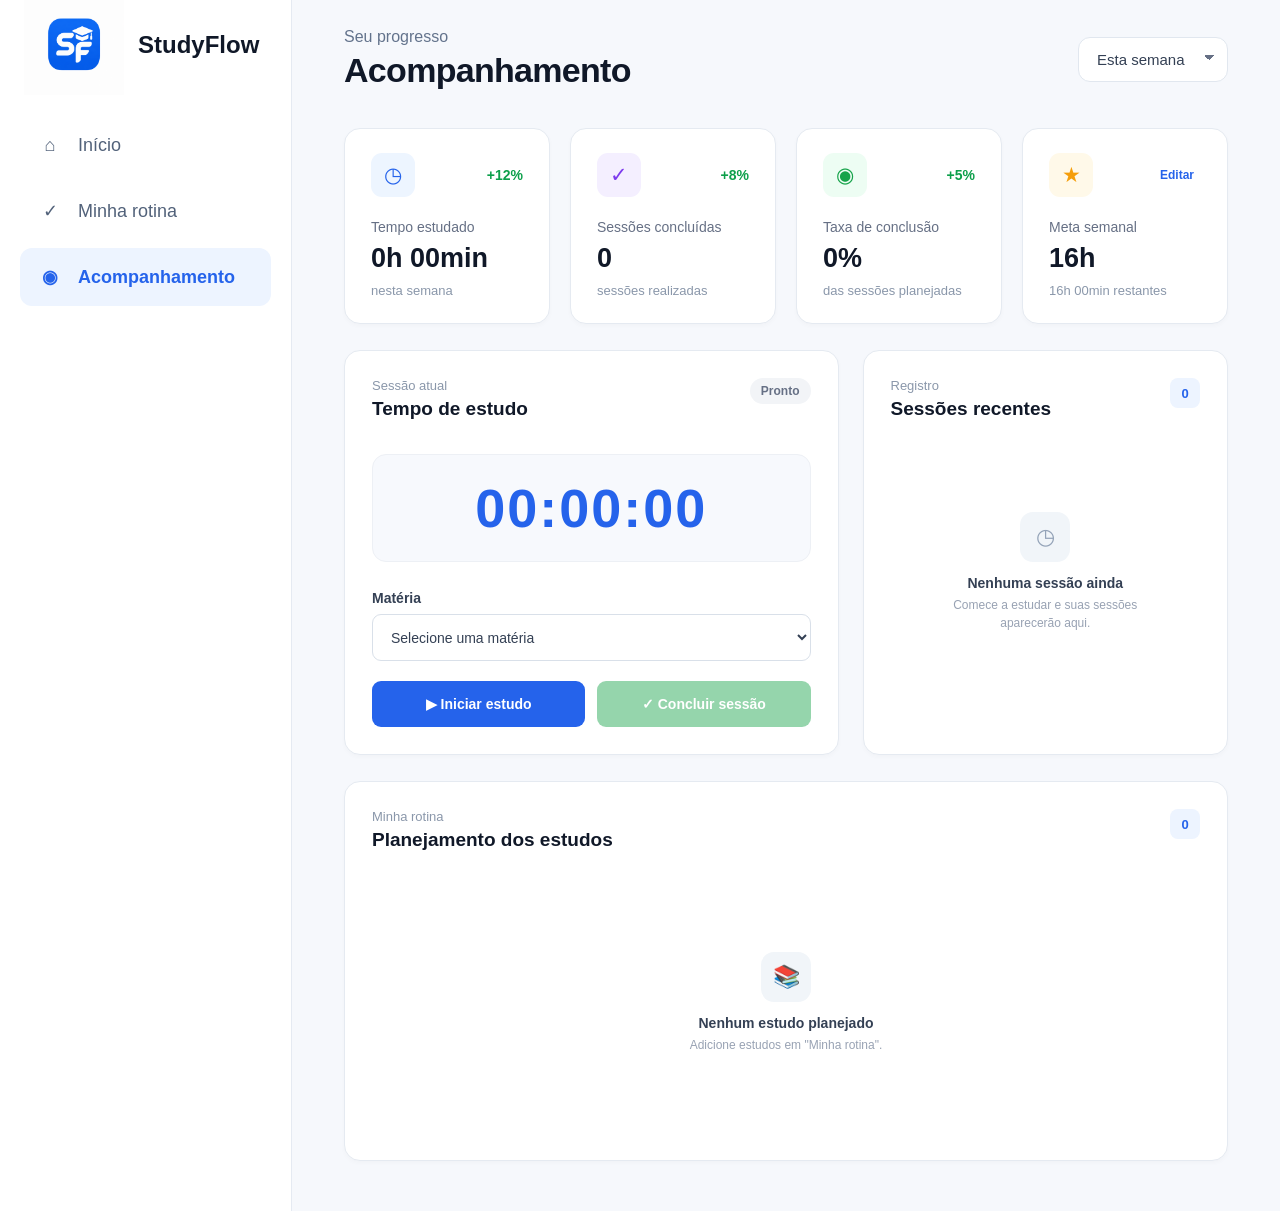
==== index.html @ fffe4b12 "Add files via upload" ====
<!DOCTYPE html>
<html lang="pt-BR">
<head>
    <meta charset="UTF-8">
    <meta name="viewport" content="width=device-width, initial-scale=1.0">

    <title>StudyFlow</title>

    <link rel="stylesheet" href="style.css">

</head>

    <body>

    <div class="app">

        <!-- =========================
             MENU LATERAL
        ========================== -->
        <aside class="sidebar">

            <div class="logo">
               <img src="logo.png" class="logo-image" alt="StudyFlow">
               <span>StudyFlow</span>
            </div>

            <nav class="menu">

                <a href="#" class="menu-item">
                    <span class="menu-icon">⌂</span>
                    <span>Início</span>
                </a>

                <a href="rotina.html" class="menu-item">
                    <span class="menu-icon">✓</span>
                    <span>Minha rotina</span>
                </a>

                <a href="#" class="menu-item active">
                    <span class="menu-icon">◉</span>
                    <span>Acompanhamento</span>
                </a>

            </nav>

        </aside>


        <!-- =========================
             CONTEÚDO PRINCIPAL
        ========================== -->

        <main class="main">

            <header class="header">

                <div>
                    <p class="eyebrow">Seu progresso</p>
                    <h1>Acompanhamento</h1>
                </div>

                <select class="period-select">
                    <option>Esta semana</option>
                    <option>Este mês</option>
                    <option>Hoje</option>
                </select>

            </header>


            <!-- =========================
                 CARDS DE RESUMO
            ========================== -->

            <section class="stats">

                <div class="stat-card">

                    <div class="stat-top">
                        <div class="stat-icon blue">◷</div>
                        <span class="positive">+12%</span>
                    </div>

                    <span class="stat-label">Tempo estudado</span>

                    <strong id="totalTime">0h 00min</strong>

                    <small>nesta semana</small>

                </div>


                <div class="stat-card">

                    <div class="stat-top">
                        <div class="stat-icon purple">✓</div>
                        <span class="positive">+8%</span>
                    </div>

                    <span class="stat-label">Sessões concluídas</span>

                    <strong id="totalSessions">0</strong>

                    <small>sessões realizadas</small>

                </div>


                <div class="stat-card">

                    <div class="stat-top">
                        <div class="stat-icon green">◉</div>
                        <span class="positive">+5%</span>
                    </div>

                    <span class="stat-label">Taxa de conclusão</span>

                    <strong id="completionRate">0%</strong>

                    <small>das sessões planejadas</small>

                </div>


                <div class="stat-card goal-card">

    <div class="stat-top">

        <div class="stat-icon yellow">
            ★
        </div>

        <button
           class="goal-edit"
           onclick="openGoalModal()">
           Editar
</button>

    </div>

    <span class="stat-label">
        Meta semanal
    </span>

    <strong id="weeklyGoal">
        16h
    </strong>

    <small id="remainingGoal">
        16h restantes
    </small>

</div>


            </section>


            <!-- =========================
                 ÁREA DE ESTUDO
            ========================== -->

            <section class="study-layout">


                <!-- TIMER -->

                <div class="study-card timer-card">

                    <div class="card-heading">

                        <div>
                            <span class="card-kicker">Sessão atual</span>
                            <h2>Tempo de estudo</h2>
                        </div>

                        <span class="live-indicator" id="statusIndicator">
                            Pronto
                        </span>

                    </div>


                    <div class="timer">

                        <span id="timerDisplay">00:00:00</span>

                    </div>


                    <div class="subject-area">

                        <label for="subject">
                            Matéria
                        </label>

                        <select id="subject" class="subject-select">

                            <option value="">
                                Selecione uma matéria
                            </option>

                            <option value="Matemática">
                                Matemática
                            </option>

                            <option value="Português">
                                Português
                            </option>

                            <option value="Física">
                                Física
                            </option>

                            <option value="História">
                                História
                            </option>

                            <option value="Química">
                                Química
                            </option>

                            <option value="Programação">
                                Programação
                            </option>

                        </select>

                    </div>


                    <div class="timer-actions">

                        <button
                            class="btn btn-primary"
                            id="startButton"
                            onclick="toggleTimer()">

                            ▶ Iniciar estudo

                        </button>

                        <button
                            class="btn btn-success"
                            id="finishButton"
                            onclick="finishSession()"
                            disabled>

                            ✓ Concluir sessão

                        </button>

                    </div>

                </div>


                <!-- SESSÕES -->

                <div class="study-card sessions-card">

                    <div class="card-heading">

                        <div>
                            <span class="card-kicker">
                                Registro
                            </span>

                            <h2>Sessões recentes</h2>
                        </div>

                        <span class="session-count" id="sessionCount">
                            0
                        </span>

                    </div>


                    <div
                        class="sessions-list"
                        id="sessionsList">

                        <div class="empty-state">

                            <div class="empty-icon">
                                ◷
                            </div>

                            <strong>
                                Nenhuma sessão ainda
                            </strong>

                            <p>
                                Comece a estudar e suas sessões
                                aparecerão aqui.
                            </p>

                        </div>

                    </div>

                </div>

            </section>

                       
            <!-- =========================PLANEJAMENTO DA ROTINA ========================== -->

            <section class="subjects-card" style="margin-top: 24px;">

                <div class="card-heading">

                    <div>

                        <span class="card-kicker">
                            Minha rotina
                        </span>

                        <h2>
                            Planejamento dos estudos
                        </h2>

                    </div>

                    <span
                        class="session-count"
                        id="plannedCount">
                        0
                    </span>

                </div>


                <div
                    class="sessions-list"
                    id="planningList">

                    <div class="empty-state">

                        <div class="empty-icon">
                            📚
                        </div>

                        <strong>
                            Nenhum estudo planejado
                        </strong>

                        <p>
                            Adicione estudos em
                            "Minha rotina".
                        </p>

                    </div>

                </div>

            </section>

        </main>

    </div>
    <script src="acompanhamento.js"></script>
    <div class="goal-modal" id="goalModal">

    <div class="goal-modal-content">

        <button
            class="goal-modal-close"
            onclick="closeGoalModal()">
            ×
        </button>

        <h3>Definir meta semanal</h3>

        <p>
            Quantas horas você quer estudar por semana?
        </p>

        <input
            type="number"
            id="goalInput"
            min="1"
            step="0.5"
            placeholder="Ex: 16">

        <div class="goal-modal-actions">

            <button
                class="goal-cancel"
                onclick="closeGoalModal()">
                Cancelar
            </button>

            <button
                class="goal-save"
                onclick="saveGoal()">
                Salvar meta
            </button>

        </div>

    </div>

</div>
</body>
</html>
---- style.css ----
/* ========================================
   RESET
======================================== */

* {
    margin: 0;
    padding: 0;
    box-sizing: border-box;
}


body {
    font-family:
        Inter,
        -apple-system,
        BlinkMacSystemFont,
        "Segoe UI",
        sans-serif;

    background: #f6f8fc;

    color: #111827;

    min-height: 100vh;
}


/* ========================================
   APP
======================================== */

.app {
    display: flex;

    min-height: 100vh;
}


/* ========================================
   SIDEBAR
======================================== */

.sidebar {
    width: 292px;

    background: #ffffff;

    border-right: 1px solid #e5eaf2;

    padding: 14px 20px;

    flex-shrink: 0;
}


/* LOGO */

.logo {
    display: flex;

    align-items: center;

    gap: 14px;

    padding: 0 4px;

    height: 62px;

    font-size: 24px;

    font-weight: 700;

    color: #101828;
}


.logo-icon {
    width: 44px;

    height: 44px;

    display: flex;

    align-items: center;

    justify-content: center;

    border-radius: 12px;

    background:
        linear-gradient(
            135deg,
            #3b82f6,
            #5b8df8
        );

    color: white;

    font-size: 25px;

    font-weight: 700;

    box-shadow:
        0 5px 12px rgba(37, 99, 235, .18);
}


/* MENU */

.menu {
    margin-top: 40px;

    display: flex;

    flex-direction: column;

    gap: 8px;
}


.menu-item {
    display: flex;

    align-items: center;

    gap: 18px;

    height: 58px;

    padding: 0 20px;

    border-radius: 12px;

    text-decoration: none;

    color: #52627a;

    font-size: 18px;

    transition: .2s ease;
}


.menu-item:hover {
    background: #f4f7fb;

    color: #2563eb;
}


.menu-item.active {
    color: #2563eb;

    background: #edf4ff;

    font-weight: 600;
}


.menu-icon {
    width: 20px;

    text-align: center;

    font-size: 18px;
}


/* ========================================
   MAIN
======================================== */

.main {
    flex: 1;

    padding: 28px 52px 50px;

    max-width: 1500px;

    margin: 0 auto;

    width: 100%;
}


/* ========================================
   HEADER
======================================== */

.header {
    display: flex;

    align-items: center;

    justify-content: space-between;

    margin-bottom: 38px;
}


.eyebrow {
    color: #63738c;

    font-size: 16px;

    margin-bottom: 5px;
}


.header h1 {
    font-size: 34px;

    line-height: 1.15;

    letter-spacing: -.7px;

    color: #101828;
}


.period-select {
    appearance: none;

    background: white;

    border: 1px solid #e1e7ef;

    border-radius: 12px;

    padding: 13px 42px 13px 18px;

    color: #344054;

    font-size: 15px;

    cursor: pointer;

    background-image:
        linear-gradient(
            45deg,
            transparent 50%,
            #667085 50%
        ),
        linear-gradient(
            135deg,
            #667085 50%,
            transparent 50%
        );

    background-position:
        calc(100% - 18px) 17px,
        calc(100% - 13px) 17px;

    background-size:
        5px 5px,
        5px 5px;

    background-repeat: no-repeat;
}


/* ========================================
   STATS
======================================== */

.stats {
    display: grid;

    grid-template-columns:
        repeat(4, 1fr);

    gap: 20px;

    margin-bottom: 26px;
}


.stat-card {
    background: white;

    border: 1px solid #e5eaf1;

    border-radius: 16px;

    padding: 24px 26px;

    min-height: 184px;

    box-shadow:
        0 2px 5px rgba(16, 24, 40, .025);
}


.stat-top {
    display: flex;

    align-items: center;

    justify-content: space-between;

    margin-bottom: 22px;
}


.stat-icon {
    width: 44px;

    height: 44px;

    border-radius: 11px;

    display: flex;

    align-items: center;

    justify-content: center;

    font-size: 21px;
}


.stat-icon.blue {
    background: #edf5ff;

    color: #2563eb;
}


.stat-icon.purple {
    background: #f4efff;

    color: #7c3aed;
}


.stat-icon.green {
    background: #edfdf3;

    color: #16a34a;
}


.stat-icon.yellow {
    background: #fff9e9;

    color: #f59e0b;
}


.positive {
    color: #0c9f4a;

    font-size: 14px;

    font-weight: 600;
}


.goal-text {
    color: #8995a8;

    font-size: 14px;
}


.stat-label {
    display: block;

    color: #667085;

    font-size: 14px;

    margin-bottom: 7px;
}


.stat-card strong {
    display: block;

    color: #101828;

    font-size: 27px;

    line-height: 1.2;

    margin-bottom: 7px;
}


.stat-card small {
    color: #8a97aa;

    font-size: 13px;
}


/* ========================================
   STUDY AREA
======================================== */

.study-layout {
    display: grid;

    grid-template-columns:
        1.15fr .85fr;

    gap: 24px;

    margin-bottom: 26px;
}


.study-card,
.subjects-card {
    background: white;

    border: 1px solid #e5eaf1;

    border-radius: 16px;

    box-shadow:
        0 2px 5px rgba(16, 24, 40, .025);
}


.study-card {
    padding: 27px;
}


.card-heading {
    display: flex;

    align-items: flex-start;

    justify-content: space-between;
}


.card-kicker {
    display: block;

    color: #8a97aa;

    font-size: 13px;

    margin-bottom: 5px;
}


.card-heading h2 {
    font-size: 19px;

    color: #101828;
}


/* ========================================
   TIMER
======================================== */

.timer-card {
    min-height: 400px;
}


.live-indicator {
    background: #f2f4f7;

    color: #667085;

    padding: 6px 11px;

    border-radius: 20px;

    font-size: 12px;

    font-weight: 600;
}


.live-indicator.studying {
    background: #ecfdf3;

    color: #039855;
}


.timer {
    display: flex;

    align-items: center;

    justify-content: center;

    margin: 34px 0 28px;

    padding: 22px;

    background: #f7f9fd;

    border-radius: 14px;

    border: 1px solid #edf0f5;
}


#timerDisplay {
    font-size: 54px;

    font-weight: 700;

    letter-spacing: 2px;

    color: #2563eb;

    font-variant-numeric: tabular-nums;
}


/* ========================================
   SUBJECT
======================================== */

.subject-area {
    margin-bottom: 20px;
}


.subject-area label {
    display: block;

    color: #344054;

    font-size: 14px;

    font-weight: 600;

    margin-bottom: 8px;
}


.subject-select {
    width: 100%;

    height: 47px;

    border: 1px solid #d9e0e9;

    border-radius: 9px;

    padding: 0 14px;

    font-size: 14px;

    color: #344054;

    background: white;

    outline: none;

    transition: .2s;
}


.subject-select:focus {
    border-color: #3b82f6;

    box-shadow:
        0 0 0 3px rgba(59, 130, 246, .1);
}


/* ========================================
   BUTTONS
======================================== */

.timer-actions {
    display: grid;

    grid-template-columns:
        1fr 1fr;

    gap: 12px;
}


.btn {
    height: 46px;

    border: 0;

    border-radius: 9px;

    font-size: 14px;

    font-weight: 600;

    cursor: pointer;

    transition: .2s;
}


.btn:disabled {
    cursor: not-allowed;

    opacity: .45;
}


.btn-primary {
    color: white;

    background: #2563eb;
}


.btn-primary:hover:not(:disabled) {
    background: #1d4ed8;

    transform: translateY(-1px);
}


.btn-success {
    color: white;

    background: #16a34a;
}


.btn-success:hover:not(:disabled) {
    background: #15803d;

    transform: translateY(-1px);
}


/* ========================================
   SESSIONS
======================================== */

.sessions-card {
    min-height: 400px;
}


.session-count {
    display: flex;

    align-items: center;

    justify-content: center;

    min-width: 30px;

    height: 30px;

    border-radius: 8px;

    background: #edf4ff;

    color: #2563eb;

    font-weight: 700;

    font-size: 13px;
}


.sessions-list {
    margin-top: 22px;

    display: flex;

    flex-direction: column;

    gap: 11px;
}


.session-item {
    display: flex;

    align-items: center;

    justify-content: space-between;

    padding: 12px;

    border: 1px solid #edf0f4;

    border-radius: 10px;

    background: #fbfcfe;
}


.session-left {
    display: flex;

    align-items: center;

    gap: 12px;
}


.session-icon {
    width: 34px;

    height: 34px;

    display: flex;

    align-items: center;

    justify-content: center;

    background: #ecfdf3;

    color: #16a34a;

    border-radius: 9px;

    font-size: 15px;
}


.session-left strong {
    display: block;

    font-size: 14px;

    color: #344054;

    margin-bottom: 3px;
}


.session-left small {
    color: #98a2b3;

    font-size: 11px;
}


.session-duration {
    color: #2563eb;

    font-size: 13px;

    font-weight: 700;
}


/* ========================================
   EMPTY STATE
======================================== */

.empty-state {
    min-height: 260px;

    display: flex;

    align-items: center;

    justify-content: center;

    flex-direction: column;

    text-align: center;

    color: #667085;
}


.empty-icon {
    width: 50px;

    height: 50px;

    display: flex;

    align-items: center;

    justify-content: center;

    border-radius: 13px;

    background: #f1f5f9;

    color: #94a3b8;

    font-size: 22px;

    margin-bottom: 13px;
}


.empty-state strong {
    color: #344054;

    font-size: 14px;

    margin-bottom: 5px;
}


.empty-state p {
    max-width: 240px;

    color: #98a2b3;

    font-size: 12px;

    line-height: 1.5;
}


/* ========================================
   SUBJECTS
======================================== */

.subjects-card {
    padding: 27px;
}


.three-dots {
    color: #98a2b3;

    letter-spacing: 3px;
}


.subjects-list {
    margin-top: 25px;

    display: grid;

    grid-template-columns:
        repeat(2, 1fr);

    gap: 22px 45px;
}


.subject-row {
    min-width: 0;
}


.subject-info {
    display: flex;

    align-items: center;

    justify-content: space-between;

    margin-bottom: 9px;
}


.subject-name {
    display: flex;

    align-items: center;

    gap: 10px;

    color: #475467;

    font-size: 14px;
}


.subject-info strong {
    font-size: 13px;

    color: #344054;
}


.dot {
    width: 10px;

    height: 10px;

    border-radius: 50%;
}


.blue-dot {
    background: #2563eb;
}


.purple-dot {
    background: #7c3aed;
}


.green-dot {
    background: #16a34a;
}


.orange-dot {
    background: #f59e0b;
}


.red-dot {
    background: #ef4444;
}


.dark-dot {
    background: #475569;
}


.progress {
    width: 100%;

    height: 6px;

    border-radius: 20px;

    background: #edf0f4;

    overflow: hidden;
}


.progress-bar {
    height: 100%;

    width: 0%;

    border-radius: 20px;

    transition:
        width .5s ease;
}


.blue-bar {
    background: #2563eb;
}


.purple-bar {
    background: #7c3aed;
}


.green-bar {
    background: #16a34a;
}


.orange-bar {
    background: #f59e0b;
}


.red-bar {
    background: #ef4444;
}


.dark-bar {
    background: #475569;
}


/* ========================================
   TABLET
======================================== */

@media (max-width: 1100px) {

    .sidebar {
        width: 230px;
    }


    .main {
        padding-left: 28px;

        padding-right: 28px;
    }


    .stats {
        grid-template-columns:
            repeat(2, 1fr);
    }


    .study-layout {
        grid-template-columns: 1fr;
    }

}


/* ========================================
   CELULAR
======================================== */

@media (max-width: 700px) {

    body {
        background: #f6f8fc;
    }


    .app {
        display: block;

        padding-bottom: 75px;
    }


    /* MENU INFERIOR */

    .sidebar {
        position: fixed;

        z-index: 100;

        bottom: 0;

        left: 0;

        right: 0;

        width: 100%;

        height: 70px;

        padding: 7px 8px;

        background: white;

        border-right: 0;

        border-top: 1px solid #e5eaf2;

        box-shadow:
            0 -5px 20px rgba(15, 23, 42, .05);
    }


    .logo {
        display: none;
    }


    .menu {
        height: 100%;

        margin: 0;

        display: grid;

        grid-template-columns:
            repeat(5, 1fr);

        gap: 2px;
    }


    .menu-item {
        height: 56px;

        padding: 3px;

        border-radius: 10px;

        flex-direction: column;

        justify-content: center;

        gap: 3px;

        font-size: 9px;
    }


    .menu-icon {
        font-size: 17px;

        width: auto;
    }


    /* MAIN */

    .main {
        padding: 22px 16px 25px;

        width: 100%;
    }


    .header {
        margin-bottom: 23px;

        align-items: flex-start;
    }


    .header h1 {
        font-size: 26px;
    }


    .eyebrow {
        font-size: 13px;
    }


    .period-select {
        padding: 10px 28px 10px 11px;

        font-size: 12px;

        max-width: 125px;
    }


    /* STATS */

    .stats {
        grid-template-columns:
            repeat(2, 1fr);

        gap: 10px;

        margin-bottom: 14px;
    }


    .stat-card {
        padding: 15px;

        min-height: 143px;

        border-radius: 13px;
    }


    .stat-top {
        margin-bottom: 14px;
    }


    .stat-icon {
        width: 34px;

        height: 34px;

        border-radius: 9px;

        font-size: 16px;
    }


    .positive,
    .goal-text {
        font-size: 10px;
    }


    .stat-label {
        font-size: 11px;

        margin-bottom: 6px;
    }


    .stat-card strong {
        font-size: 20px;
    }


    .stat-card small {
        font-size: 10px;
    }


    /* STUDY */

    .study-layout {
        gap: 14px;

        margin-bottom: 14px;
    }


    .study-card {
        padding: 18px;

        border-radius: 13px;
    }


    .card-heading h2 {
        font-size: 17px;
    }


    .card-kicker {
        font-size: 11px;
    }


    .live-indicator {
        padding: 5px 9px;

        font-size: 10px;
    }


    /* TIMER */

    .timer-card {
        min-height: auto;
    }


    .timer {
        margin: 22px 0 20px;

        padding: 18px 10px;

        border-radius: 12px;
    }


    #timerDisplay {
        font-size: 39px;

        letter-spacing: 1px;
    }


    /* MATÉRIA */

    .subject-area {
        margin-bottom: 15px;
    }


    .subject-area label {
        font-size: 12px;

        margin-bottom: 6px;
    }


    .subject-select {
        height: 43px;

        font-size: 12px;

        border-radius: 8px;
    }


    /* BOTÕES */

    .timer-actions {
        grid-template-columns: 1fr;

        gap: 8px;
    }


    .btn {
        height: 43px;

        font-size: 12px;

        border-radius: 8px;
    }


    /* SESSÕES */

    .sessions-card {
        min-height: 320px;
    }


    .session-count {
        min-width: 27px;

        height: 27px;

        font-size: 11px;

        border-radius: 7px;
    }


    .sessions-list {
        margin-top: 15px;

        gap: 8px;
    }


    .session-item {
        padding: 10px;

        border-radius: 9px;
    }


    .session-left {
        gap: 9px;
    }


    .session-icon {
        width: 30px;

        height: 30px;

        border-radius: 8px;

        font-size: 13px;
    }


    .session-left strong {
        font-size: 12px;
    }


    .session-left small {
        font-size: 10px;
    }


    .session-duration {
        font-size: 11px;
    }


    /* EMPTY STATE */

    .empty-state {
        min-height: 230px;
    }


    .empty-icon {
        width: 45px;

        height: 45px;

        margin-bottom: 10px;

        font-size: 19px;
    }


    .empty-state strong {
        font-size: 12px;
    }


    .empty-state p {
        font-size: 10px;

        max-width: 210px;
    }


    /* MATÉRIAS */

    .subjects-card {
        padding: 18px;

        border-radius: 13px;
    }


    .subjects-list {
        grid-template-columns: 1fr;

        gap: 17px;

        margin-top: 20px;
    }


    .subject-info {
        margin-bottom: 7px;
    }


    .subject-name {
        font-size: 12px;

        gap: 8px;
    }


    .subject-info strong {
        font-size: 11px;
    }


    .dot {
        width: 8px;

        height: 8px;
    }


    .progress {
        height: 5px;
    }


    .three-dots {
        font-size: 12px;
    }

}


/* ========================================
   CELULARES MUITO PEQUENOS
======================================== */

@media (max-width: 400px) {

    .main {
        padding-left: 12px;

        padding-right: 12px;
    }


    .header h1 {
        font-size: 23px;
    }


    .period-select {
        max-width: 110px;

        font-size: 11px;
    }


    .stats {
        gap: 8px;
    }


    .stat-card {
        padding: 12px;

        min-height: 138px;
    }


    .stat-card strong {
        font-size: 18px;
    }


    .stat-label {
        font-size: 10px;
    }


    .stat-card small {
        font-size: 9px;
    }


    #timerDisplay {
        font-size: 32px;
    }


    .study-card,
    .subjects-card {
        padding: 15px;
    }


    .menu-item {
        font-size: 8px;
    }

}


/* ========================================
   ACESSIBILIDADE
======================================== */

button:focus-visible,
select:focus-visible,
a:focus-visible {
    outline: 3px solid rgba(37, 99, 235, .25);

    outline-offset: 2px;
}


/* ========================================
   SCROLLBAR
======================================== */

::-webkit-scrollbar {
    width: 8px;

    height: 8px;
}


::-webkit-scrollbar-track {
    background: #f6f8fc;
}


::-webkit-scrollbar-thumb {
    background: #cbd5e1;

    border-radius: 20px;
}


::-webkit-scrollbar-thumb:hover {
    background: #94a3b8;
}

.goal-edit {
    border: 0;
    background: transparent;

    color: #2563eb;

    font-size: 12px;
    font-weight: 600;

    cursor: pointer;

    padding: 5px 7px;

    border-radius: 6px;

    transition: .2s;
}

.goal-edit:hover {
    background: #edf4ff;
}

.sessions-list {
    width: 100%;
}

.session-item {
    min-height: 58px;
    width: 100%;
}

.session-left {
    min-width: 0;
}

.session-left > div:last-child {
    min-width: 0;
}

.session-left strong,
.session-left small {
    overflow: hidden;
    text-overflow: ellipsis;
    white-space: nowrap;
}

.goal-modal {
    position: fixed;

    inset: 0;

    z-index: 9999;

    display: none;

    align-items: center;

    justify-content: center;

    padding: 20px;

    background: rgba(15, 23, 42, .45);

    backdrop-filter: blur(4px);
}


.goal-modal.show {
    display: flex;
}


.goal-modal-content {
    position: relative;

    width: 100%;

    max-width: 400px;

    background: white;

    border-radius: 16px;

    padding: 28px;

    box-shadow:
        0 20px 60px rgba(15, 23, 42, .2);
}


.goal-modal-content h3 {
    margin-bottom: 8px;

    font-size: 20px;

    color: #101828;
}


.goal-modal-content p {
    margin-bottom: 20px;

    color: #667085;

    font-size: 14px;
}


.goal-modal-content input {
    width: 100%;

    height: 48px;

    border: 1px solid #d9e0e9;

    border-radius: 9px;

    padding: 0 14px;

    font-size: 16px;

    outline: none;
}


.goal-modal-content input:focus {
    border-color: #2563eb;

    box-shadow:
        0 0 0 3px rgba(37, 99, 235, .1);
}


.goal-modal-close {
    position: absolute;

    top: 12px;

    right: 14px;

    border: 0;

    background: transparent;

    color: #98a2b3;

    font-size: 25px;

    cursor: pointer;
}


.goal-modal-actions {
    display: grid;

    grid-template-columns: 1fr 1fr;

    gap: 10px;

    margin-top: 18px;
}


.goal-cancel,
.goal-save {
    height: 43px;

    border: 0;

    border-radius: 8px;

    font-weight: 600;

    cursor: pointer;
}


.goal-cancel {
    background: #f2f4f7;

    color: #475467;
}


.goal-save {
    background: #2563eb;

    color: white;
}

/* ========================================
   MINHA ROTINA
======================================== */

.routine-form {
    margin-top: 28px;
}


.form-group {
    margin-bottom: 20px;
}


.form-group label {
    display: block;

    color: #344054;

    font-size: 14px;

    font-weight: 600;

    margin-bottom: 8px;
}


.routine-input {
    width: 100%;

    height: 47px;

    border: 1px solid #d9e0e9;

    border-radius: 9px;

    padding: 0 14px;

    font-size: 14px;

    color: #344054;

    background: white;

    outline: none;

    transition: .2s;
}


.routine-input:focus {
    border-color: #3b82f6;

    box-shadow:
        0 0 0 3px rgba(59, 130, 246, .1);
}


.form-row {
    display: grid;

    grid-template-columns: 1fr 1fr;

    gap: 14px;
}


.routine-button {
    width: 100%;

    margin-top: 5px;
}


/* ========================================
   ESTUDOS PROGRAMADOS
======================================== */

.scheduled-list {
    margin-top: 25px;

    display: flex;

    flex-direction: column;

    gap: 11px;
}


.scheduled-item {
    min-height: 65px;

    display: flex;

    align-items: center;

    gap: 12px;

    padding: 10px;

    border: 1px solid #edf0f4;

    border-radius: 10px;

    background: #fbfcfe;
}


.scheduled-date {
    width: 42px;

    height: 42px;

    flex-shrink: 0;

    display: flex;

    align-items: center;

    justify-content: center;

    flex-direction: column;

    border-radius: 9px;

    background: #edf4ff;

    color: #2563eb;
}


.scheduled-date strong {
    font-size: 15px;

    line-height: 1;
}


.scheduled-date small {
    font-size: 8px;

    margin-top: 3px;

    font-weight: 700;
}


.scheduled-info {
    flex: 1;

    min-width: 0;
}


.scheduled-info strong {
    display: block;

    color: #344054;

    font-size: 13px;

    margin-bottom: 3px;
}


.scheduled-info small {
    display: block;

    color: #98a2b3;

    font-size: 11px;

    overflow: hidden;

    text-overflow: ellipsis;

    white-space: nowrap;
}


.scheduled-time {
    color: #2563eb;

    font-size: 12px;

    font-weight: 700;
}


/* ========================================
   CALENDÁRIO
======================================== */

.calendar-card {
    margin-bottom: 26px;
}


.week {
    display: grid;

    grid-template-columns:
        repeat(7, 1fr);

    gap: 10px;

    margin-top: 25px;
}


.day {
    min-height: 75px;

    display: flex;

    align-items: center;

    justify-content: center;

    flex-direction: column;

    border: 1px solid #edf0f4;

    border-radius: 10px;

    background: #fbfcfe;

    transition: .2s;
}


.day span {
    color: #98a2b3;

    font-size: 10px;

    margin-bottom: 7px;

    font-weight: 600;
}


.day strong {
    color: #344054;

    font-size: 18px;
}


.day:hover {
    border-color: #cbd8ea;
}


.active-day {
    background: #edf4ff;

    border-color: #bcd3ff;
}


.active-day span,
.active-day strong {
    color: #2563eb;
}


/* ========================================
   RESPONSIVIDADE
======================================== */

@media (max-width: 700px) {

    .routine-form {
        margin-top: 20px;
    }


    .form-row {
        grid-template-columns: 1fr;
        gap: 0;
    }


    .scheduled-list {
        margin-top: 20px;
    }


    .week {
        grid-template-columns:
            repeat(4, 1fr);

        gap: 7px;
    }


    .day {
        min-height: 60px;
    }


    .day strong {
        font-size: 15px;
    }

}

.input-error {
    display: block;

    color: #ef4444;

    font-size: 11px;

    margin-top: 6px;
}

.duration-row {
    display: flex;

    align-items: center;

    gap: 8px;
}


.duration-row .routine-input {
    width: 90px;
}


.duration-label {
    color: #667085;

    font-size: 13px;

    margin-right: 8px;
}   

.logo-image {
    width: 100px;
    height: 100px;
    object-fit: contain;
    display: block;
}
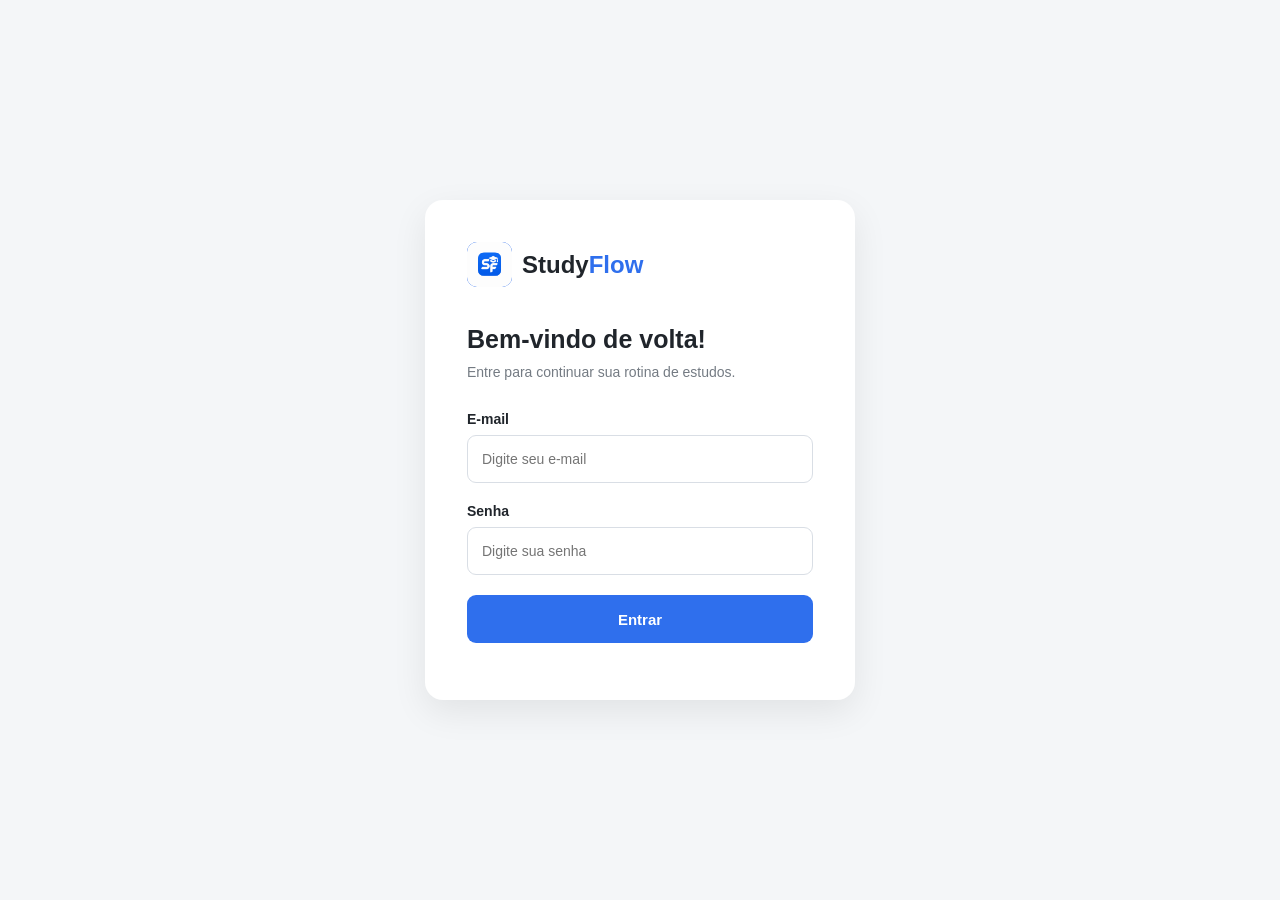
==== commit a2b3d827: "Add files via upload" ====
--- a/index.html
+++ b/index.html
@@ -4,403 +4,73 @@
     <meta charset="UTF-8">
     <meta name="viewport" content="width=device-width, initial-scale=1.0">
 
-    <title>StudyFlow</title>
+    <title>StudyFlow - Login</title>
 
-    <link rel="stylesheet" href="style.css">
-
+    <link rel="stylesheet" href="login.css">
 </head>
 
-    <body>
+<body>
 
-    <div class="app">
+    <main class="login-container">
 
-        <!-- =========================
-             MENU LATERAL
-        ========================== -->
-        <aside class="sidebar">
+        <section class="login-card">
 
             <div class="logo">
-               <img src="logo.png" class="logo-image" alt="StudyFlow">
-               <span>StudyFlow</span>
+                <div class="logo-icon"> 
+                    <img src="logo.png" alt="StudyFlow" class="logo-icon">
+                  </div>
+                
+                <h1>Study<span>Flow</span></h1>
             </div>
 
-            <nav class="menu">
+            <div class="welcome">
+                <h2>Bem-vindo de volta!</h2>
+                <p>Entre para continuar sua rotina de estudos.</p>
+            </div>
 
-                <a href="#" class="menu-item">
-                    <span class="menu-icon">⌂</span>
-                    <span>Início</span>
-                </a>
+            <form id="loginForm">
 
-                <a href="rotina.html" class="menu-item">
-                    <span class="menu-icon">✓</span>
-                    <span>Minha rotina</span>
-                </a>
+                <div class="input-group">
+                    <label for="email">E-mail</label>
+                    <input
+                        type="email"
+                        id="email"
+                        placeholder="Digite seu e-mail"
+                        required
+                    >
+                </div>
 
-                <a href="#" class="menu-item active">
-                    <span class="menu-icon">◉</span>
-                    <span>Acompanhamento</span>
-                </a>
+                <div class="input-group">
+                    <div class="password-label">
+                        <label for="senha">Senha</label>
+                    </div>
 
-            </nav>
+                    <input
+                        type="password"
+                        id="senha"
+                        placeholder="Digite sua senha"
+                        required
+                    >
+                </div>
 
-        </aside>
+                
+
+                <button type="submit" class="login-button">
+                    Entrar
+                </button>
+
+                <p id="mensagem"></p>
+
+            </form>
 
 
-        <!-- =========================
-             CONTEÚDO PRINCIPAL
-        ========================== -->
 
-        <main class="main">
+        </section>
 
-            <header class="header">
+    </main>
 
-                <div>
-                    <p class="eyebrow">Seu progresso</p>
-                    <h1>Acompanhamento</h1>
-                </div>
+    <script src="login.js"></script>
+    
 
-                <select class="period-select">
-                    <option>Esta semana</option>
-                    <option>Este mês</option>
-                    <option>Hoje</option>
-                </select>
-
-            </header>
-
-
-            <!-- =========================
-                 CARDS DE RESUMO
-            ========================== -->
-
-            <section class="stats">
-
-                <div class="stat-card">
-
-                    <div class="stat-top">
-                        <div class="stat-icon blue">◷</div>
-                        <span class="positive">+12%</span>
-                    </div>
-
-                    <span class="stat-label">Tempo estudado</span>
-
-                    <strong id="totalTime">0h 00min</strong>
-
-                    <small>nesta semana</small>
-
-                </div>
-
-
-                <div class="stat-card">
-
-                    <div class="stat-top">
-                        <div class="stat-icon purple">✓</div>
-                        <span class="positive">+8%</span>
-                    </div>
-
-                    <span class="stat-label">Sessões concluídas</span>
-
-                    <strong id="totalSessions">0</strong>
-
-                    <small>sessões realizadas</small>
-
-                </div>
-
-
-                <div class="stat-card">
-
-                    <div class="stat-top">
-                        <div class="stat-icon green">◉</div>
-                        <span class="positive">+5%</span>
-                    </div>
-
-                    <span class="stat-label">Taxa de conclusão</span>
-
-                    <strong id="completionRate">0%</strong>
-
-                    <small>das sessões planejadas</small>
-
-                </div>
-
-
-                <div class="stat-card goal-card">
-
-    <div class="stat-top">
-
-        <div class="stat-icon yellow">
-            ★
-        </div>
-
-        <button
-           class="goal-edit"
-           onclick="openGoalModal()">
-           Editar
-</button>
-
-    </div>
-
-    <span class="stat-label">
-        Meta semanal
-    </span>
-
-    <strong id="weeklyGoal">
-        16h
-    </strong>
-
-    <small id="remainingGoal">
-        16h restantes
-    </small>
-
-</div>
-
-
-            </section>
-
-
-            <!-- =========================
-                 ÁREA DE ESTUDO
-            ========================== -->
-
-            <section class="study-layout">
-
-
-                <!-- TIMER -->
-
-                <div class="study-card timer-card">
-
-                    <div class="card-heading">
-
-                        <div>
-                            <span class="card-kicker">Sessão atual</span>
-                            <h2>Tempo de estudo</h2>
-                        </div>
-
-                        <span class="live-indicator" id="statusIndicator">
-                            Pronto
-                        </span>
-
-                    </div>
-
-
-                    <div class="timer">
-
-                        <span id="timerDisplay">00:00:00</span>
-
-                    </div>
-
-
-                    <div class="subject-area">
-
-                        <label for="subject">
-                            Matéria
-                        </label>
-
-                        <select id="subject" class="subject-select">
-
-                            <option value="">
-                                Selecione uma matéria
-                            </option>
-
-                            <option value="Matemática">
-                                Matemática
-                            </option>
-
-                            <option value="Português">
-                                Português
-                            </option>
-
-                            <option value="Física">
-                                Física
-                            </option>
-
-                            <option value="História">
-                                História
-                            </option>
-
-                            <option value="Química">
-                                Química
-                            </option>
-
-                            <option value="Programação">
-                                Programação
-                            </option>
-
-                        </select>
-
-                    </div>
-
-
-                    <div class="timer-actions">
-
-                        <button
-                            class="btn btn-primary"
-                            id="startButton"
-                            onclick="toggleTimer()">
-
-                            ▶ Iniciar estudo
-
-                        </button>
-
-                        <button
-                            class="btn btn-success"
-                            id="finishButton"
-                            onclick="finishSession()"
-                            disabled>
-
-                            ✓ Concluir sessão
-
-                        </button>
-
-                    </div>
-
-                </div>
-
-
-                <!-- SESSÕES -->
-
-                <div class="study-card sessions-card">
-
-                    <div class="card-heading">
-
-                        <div>
-                            <span class="card-kicker">
-                                Registro
-                            </span>
-
-                            <h2>Sessões recentes</h2>
-                        </div>
-
-                        <span class="session-count" id="sessionCount">
-                            0
-                        </span>
-
-                    </div>
-
-
-                    <div
-                        class="sessions-list"
-                        id="sessionsList">
-
-                        <div class="empty-state">
-
-                            <div class="empty-icon">
-                                ◷
-                            </div>
-
-                            <strong>
-                                Nenhuma sessão ainda
-                            </strong>
-
-                            <p>
-                                Comece a estudar e suas sessões
-                                aparecerão aqui.
-                            </p>
-
-                        </div>
-
-                    </div>
-
-                </div>
-
-            </section>
-
-                       
-            <!-- =========================PLANEJAMENTO DA ROTINA ========================== -->
-
-            <section class="subjects-card" style="margin-top: 24px;">
-
-                <div class="card-heading">
-
-                    <div>
-
-                        <span class="card-kicker">
-                            Minha rotina
-                        </span>
-
-                        <h2>
-                            Planejamento dos estudos
-                        </h2>
-
-                    </div>
-
-                    <span
-                        class="session-count"
-                        id="plannedCount">
-                        0
-                    </span>
-
-                </div>
-
-
-                <div
-                    class="sessions-list"
-                    id="planningList">
-
-                    <div class="empty-state">
-
-                        <div class="empty-icon">
-                            📚
-                        </div>
-
-                        <strong>
-                            Nenhum estudo planejado
-                        </strong>
-
-                        <p>
-                            Adicione estudos em
-                            "Minha rotina".
-                        </p>
-
-                    </div>
-
-                </div>
-
-            </section>
-
-        </main>
-
-    </div>
-    <script src="acompanhamento.js"></script>
-    <div class="goal-modal" id="goalModal">
-
-    <div class="goal-modal-content">
-
-        <button
-            class="goal-modal-close"
-            onclick="closeGoalModal()">
-            ×
-        </button>
-
-        <h3>Definir meta semanal</h3>
-
-        <p>
-            Quantas horas você quer estudar por semana?
-        </p>
-
-        <input
-            type="number"
-            id="goalInput"
-            min="1"
-            step="0.5"
-            placeholder="Ex: 16">
-
-        <div class="goal-modal-actions">
-
-            <button
-                class="goal-cancel"
-                onclick="closeGoalModal()">
-                Cancelar
-            </button>
-
-            <button
-                class="goal-save"
-                onclick="saveGoal()">
-                Salvar meta
-            </button>
-
-        </div>
-
-    </div>
-
-</div>
 </body>
 </html>
--- a/login.css
+++ b/login.css
@@ -0,0 +1,689 @@
+* {
+    margin: 0;
+    padding: 0;
+    box-sizing: border-box;
+}
+
+body {
+    font-family: Arial, Helvetica, sans-serif;
+    background: #f4f6f8;
+    color: #20252b;
+    min-height: 100vh;
+
+    display: flex;
+    align-items: center;
+    justify-content: center;
+}
+
+
+
+.login-container {
+    width: 100%;
+    padding: 20px;
+    display: flex;
+    justify-content: center;
+}
+
+
+
+.login-card {
+    width: 100%;
+    max-width: 430px;
+    background: #ffffff;
+    padding: 42px;
+    border-radius: 18px;
+
+    box-shadow: 0 12px 35px rgba(0, 0, 0, 0.08);
+}
+
+
+.logo {
+    display: flex;
+    align-items: center;
+    gap: 10px;
+    margin-bottom: 38px;
+}
+
+.logo-icon {
+    width: 42px;
+    height: 42px;
+
+    background: #2f6fed;
+    color: white;
+
+    border-radius: 10px;
+
+    display: flex;
+    align-items: center;
+    justify-content: center;
+
+    font-size: 23px;
+    font-weight: bold;
+}
+
+.logo h1 {
+    font-size: 24px;
+    font-weight: 700;
+}
+
+.logo h1 span {
+    color: #2f6fed;
+}
+
+
+
+.welcome {
+    margin-bottom: 28px;
+}
+
+.welcome h2 {
+    font-size: 25px;
+    margin-bottom: 8px;
+}
+
+.welcome p {
+    color: #747b83;
+    font-size: 14px;
+    line-height: 1.5;
+}
+
+
+
+.input-group {
+    margin-bottom: 20px;
+}
+
+.input-group label {
+    display: block;
+    font-size: 14px;
+    font-weight: 600;
+    margin-bottom: 8px;
+}
+
+.input-group input[type="email"],
+.input-group input[type="password"] {
+    width: 100%;
+    height: 48px;
+
+    border: 1px solid #d9dee5;
+    border-radius: 9px;
+
+    padding: 0 14px;
+
+    font-size: 14px;
+    outline: none;
+
+    transition: 0.2s;
+}
+
+.input-group input:focus {
+    border-color: #2f6fed;
+    box-shadow: 0 0 0 3px rgba(47, 111, 237, 0.10);
+}
+
+
+
+.password-label {
+    display: flex;
+    align-items: center;
+    justify-content: space-between;
+}
+
+.password-label a {
+    font-size: 12px;
+    color: #2f6fed;
+    text-decoration: none;
+}
+
+.password-label a:hover {
+    text-decoration: underline;
+}
+
+
+
+.remember {
+    margin-bottom: 22px;
+}
+
+.remember label {
+    display: flex;
+    align-items: center;
+    gap: 8px;
+
+    color: #656c74;
+    font-size: 13px;
+
+    cursor: pointer;
+}
+
+.remember input {
+    width: 15px;
+    height: 15px;
+    accent-color: #2f6fed;
+}
+
+
+
+.login-button {
+    width: 100%;
+    height: 48px;
+
+    border: none;
+    border-radius: 9px;
+
+    background: #2f6fed;
+    color: white;
+
+    font-size: 15px;
+    font-weight: 600;
+
+    cursor: pointer;
+
+    transition: 0.2s;
+}
+
+.login-button:hover {
+    background: #245dcc;
+    transform: translateY(-1px);
+}
+
+.login-button:active {
+    transform: translateY(0);
+}
+
+
+
+#mensagem {
+    text-align: center;
+    margin-top: 15px;
+    font-size: 13px;
+}
+
+
+
+.divider {
+    display: flex;
+    align-items: center;
+    gap: 12px;
+
+    margin: 30px 0 22px;
+
+    color: #a0a6ad;
+    font-size: 12px;
+}
+
+.divider::before,
+.divider::after {
+    content: "";
+    height: 1px;
+    flex: 1;
+
+    background: #e5e8eb;
+}
+
+
+
+.register {
+    text-align: center;
+
+    font-size: 13px;
+    color: #737a82;
+}
+
+.register a {
+    color: #2f6fed;
+    font-weight: 600;
+    text-decoration: none;
+}
+
+.register a:hover {
+    text-decoration: underline;
+}
+
+
+
+@media (max-width: 480px) {
+
+    .login-card {
+        padding: 30px 24px;
+    }
+
+    .welcome h2 {
+        font-size: 22px;
+    }
+
+}
+* {
+    box-sizing: border-box;
+}
+
+
+@media screen and (max-width: 768px) {
+
+    body {
+        margin: 0;
+        min-height: 100vh;
+        min-height: 100dvh;
+    }
+
+    .login-container {
+        width: 100%;
+        min-height: 100vh;
+        min-height: 100dvh;
+        display: flex;
+        align-items: center;
+        justify-content: center;
+        padding: 24px 16px;
+    }
+
+    .login-card {
+        width: 100%;
+        max-width: 420px;
+        padding: 32px 24px;
+    }
+
+    .logo {
+        display: flex;
+        align-items: center;
+        justify-content: center;
+        gap: 10px;
+    }
+
+    .logo h1 {
+        font-size: 28px;
+    }
+
+    .welcome {
+        text-align: center;
+    }
+
+    .welcome h2 {
+        font-size: 24px;
+    }
+
+    .welcome p {
+        font-size: 14px;
+        line-height: 1.5;
+    }
+
+    .input-group {
+        width: 100%;
+    }
+
+    .input-group input {
+        width: 100%;
+        min-width: 0;
+        font-size: 16px;
+    }
+
+    .login-button {
+        width: 100%;
+        min-height: 48px;
+        cursor: pointer;
+    }
+
+    .register {
+        text-align: center;
+        line-height: 1.6;
+    }
+}
+
+
+@media screen and (max-width: 380px) {
+
+    .login-container {
+        padding: 16px 12px;
+    }
+
+    .login-card {
+        padding: 24px 16px;
+    }
+
+    .logo h1 {
+        font-size: 25px;
+    }
+
+    .welcome h2 {
+        font-size: 21px;
+    }
+
+    .password-label {
+        display: flex;
+        justify-content: space-between;
+        align-items: center;
+        flex-wrap: wrap;
+        gap: 8px;
+    }
+
+    .password-label a {
+        font-size: 12px;
+    }
+}
+.logo-icon {
+    width: 45px;
+    height: 45px;
+    object-fit: contain;
+    border-radius: 10px;
+}
+.cadastro-container {
+    min-height: 100vh;
+    min-height: 100dvh;
+    display: flex;
+    justify-content: center;
+    align-items: center;
+    padding: 20px;
+    background: #f1f5f9;
+}
+
+.cadastro-card {
+    background: white;
+    width: 100%;
+    max-width: 430px;
+    padding: 35px;
+    border-radius: 16px;
+    box-shadow: 0 8px 30px rgba(0, 0, 0, 0.08);
+}
+
+.cadastro-card .logo {
+    display: flex;
+    align-items: center;
+    justify-content: center;
+    gap: 10px;
+    margin-bottom: 25px;
+}
+
+.cadastro-card .logo img {
+    width: 45px;
+    height: 45px;
+    object-fit: contain;
+    border-radius: 10px;
+}
+
+.cadastro-card .logo h1 {
+    font-size: 28px;
+    color: #1e293b;
+}
+
+.cadastro-card .logo span {
+    color: #2563eb;
+}
+
+.cadastro-card .welcome {
+    text-align: center;
+    margin-bottom: 28px;
+}
+
+.cadastro-card .welcome h2 {
+    font-size: 24px;
+    color: #1e293b;
+    margin-bottom: 10px;
+}
+
+.cadastro-card .welcome p {
+    color: #64748b;
+    font-size: 14px;
+}
+
+.cadastro-card .input-group {
+    margin-bottom: 20px;
+}
+
+.cadastro-card .input-group label {
+    display: block;
+    margin-bottom: 8px;
+    font-size: 14px;
+    font-weight: bold;
+    color: #334155;
+}
+
+.cadastro-card .input-group input {
+    width: 100%;
+    padding: 14px;
+    border: 1px solid #cbd5e1;
+    border-radius: 8px;
+    outline: none;
+    font-size: 16px;
+    box-sizing: border-box;
+}
+
+.cadastro-card .input-group input:focus {
+    border-color: #2563eb;
+    box-shadow: 0 0 0 3px rgba(37, 99, 235, 0.1);
+}
+
+.cadastro-button {
+    width: 100%;
+    padding: 15px;
+    background: #2563eb;
+    color: white;
+    border: none;
+    border-radius: 8px;
+    font-size: 16px;
+    font-weight: bold;
+    cursor: pointer;
+    transition: background 0.3s;
+}
+
+.cadastro-button:hover {
+    background: #1d4ed8;
+}
+
+.cadastro-card #mensagem {
+    text-align: center;
+    margin-top: 15px;
+    font-size: 14px;
+}
+
+.login-link {
+    text-align: center;
+    margin-top: 25px;
+    color: #64748b;
+    font-size: 14px;
+}
+
+.login-link a {
+    color: #2563eb;
+    font-weight: bold;
+    text-decoration: none;
+}
+
+
+
+@media screen and (max-width: 480px) {
+
+    .cadastro-container {
+        padding: 15px;
+    }
+
+    .cadastro-card {
+        padding: 25px 20px;
+    }
+
+    .cadastro-card .welcome h2 {
+        font-size: 22px;
+    }
+
+    .cadastro-card .logo h1 {
+        font-size: 25px;
+    }
+}
+.recuperar-container {
+    min-height: 100vh;
+    min-height: 100dvh;
+    display: flex;
+    justify-content: center;
+    align-items: center;
+    padding: 20px;
+    background: #f1f5f9;
+}
+
+.recuperar-card {
+    width: 100%;
+    max-width: 430px;
+    padding: 40px 35px;
+    background: #ffffff;
+    border-radius: 16px;
+    box-shadow: 0 8px 30px rgba(0, 0, 0, 0.08);
+    box-sizing: border-box;
+}
+
+.recuperar-card .logo {
+    display: flex;
+    justify-content: center;
+    align-items: center;
+    gap: 10px;
+    margin-bottom: 30px;
+}
+
+.recuperar-card .logo img {
+    width: 45px;
+    height: 45px;
+    object-fit: contain;
+    border-radius: 10px;
+}
+
+.recuperar-card .logo h1 {
+    font-size: 28px;
+    color: #1e293b;
+}
+
+.recuperar-card .logo span {
+    color: #2563eb;
+}
+
+
+
+.recuperar-icon {
+    width: 65px;
+    height: 65px;
+    margin: 0 auto 22px;
+    display: flex;
+    justify-content: center;
+    align-items: center;
+    background: #dbeafe;
+    color: #2563eb;
+    border-radius: 50%;
+    font-size: 32px;
+}
+
+
+.recuperar-welcome {
+    text-align: center;
+    margin-bottom: 28px;
+}
+
+.recuperar-welcome h2 {
+    font-size: 24px;
+    color: #1e293b;
+    margin-bottom: 12px;
+}
+
+.recuperar-welcome p {
+    font-size: 14px;
+    color: #64748b;
+    line-height: 1.6;
+}
+
+
+
+.recuperar-input {
+    margin-bottom: 22px;
+}
+
+.recuperar-input label {
+    display: block;
+    font-size: 14px;
+    font-weight: bold;
+    color: #334155;
+    margin-bottom: 8px;
+}
+
+.recuperar-input input {
+    width: 100%;
+    padding: 14px;
+    border: 1px solid #cbd5e1;
+    border-radius: 8px;
+    font-size: 16px;
+    outline: none;
+    box-sizing: border-box;
+}
+
+.recuperar-input input:focus {
+    border-color: #2563eb;
+    box-shadow: 0 0 0 3px rgba(37, 99, 235, 0.1);
+}
+
+
+
+.recuperar-button {
+    width: 100%;
+    padding: 15px;
+    background: #2563eb;
+    color: white;
+    border: none;
+    border-radius: 8px;
+    font-size: 15px;
+    font-weight: bold;
+    cursor: pointer;
+    transition: background 0.3s;
+}
+
+.recuperar-button:hover {
+    background: #1d4ed8;
+}
+
+
+
+.recuperar-card #mensagem {
+    text-align: center;
+    margin-top: 18px;
+    font-size: 14px;
+    line-height: 1.5;
+}
+
+
+
+.voltar-login {
+    text-align: center;
+    margin-top: 28px;
+}
+
+.voltar-login a {
+    color: #2563eb;
+    font-size: 14px;
+    font-weight: bold;
+    text-decoration: none;
+}
+
+.voltar-login a:hover {
+    text-decoration: underline;
+}
+
+
+
+@media screen and (max-width: 480px) {
+
+    .recuperar-container {
+        padding: 16px;
+    }
+
+    .recuperar-card {
+        padding: 30px 22px;
+    }
+
+    .recuperar-card .logo h1 {
+        font-size: 25px;
+    }
+
+    .recuperar-welcome h2 {
+        font-size: 22px;
+    }
+
+    .recuperar-welcome p {
+        font-size: 13px;
+    }
+
+    .recuperar-button {
+        min-height: 48px;
+    }
+}
